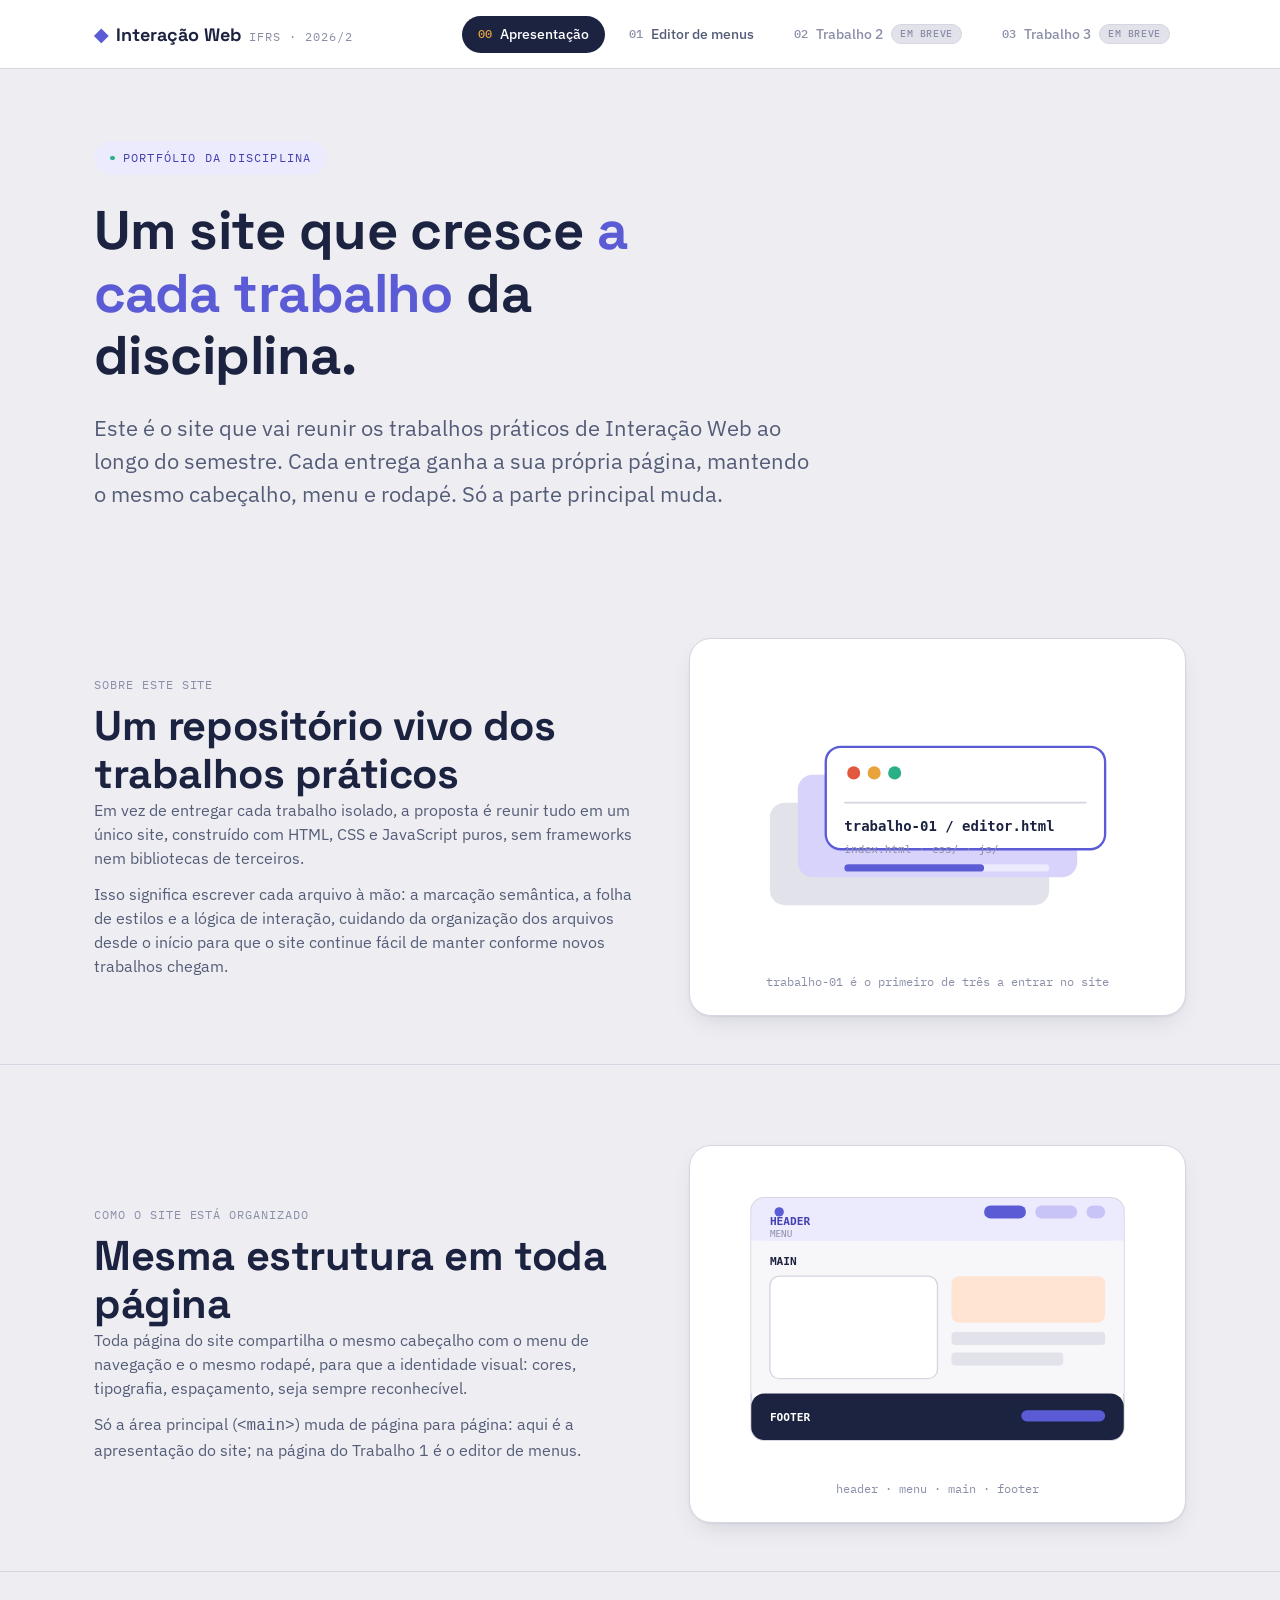
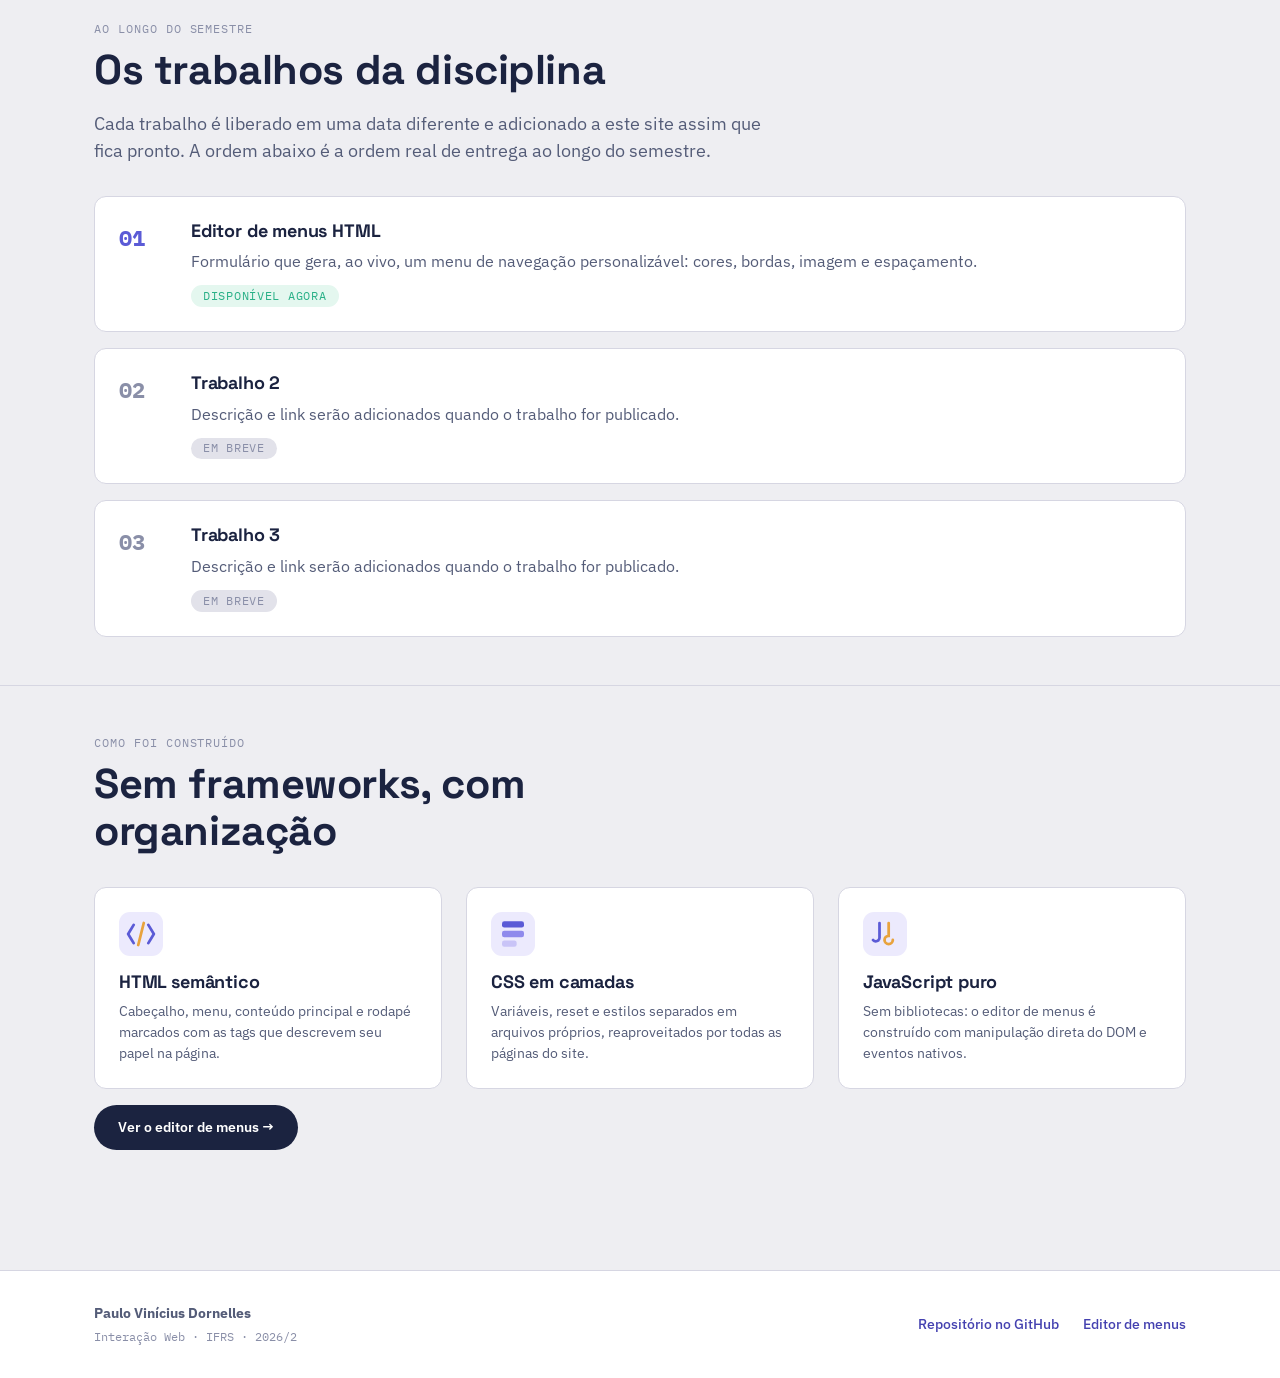
==== index.html @ e1b67c5a "Trabalho 1 - site com editor de menus" ====
<!DOCTYPE html>
<html lang="pt-BR">
<head>
  <meta charset="UTF-8">
  <meta name="viewport" content="width=device-width, initial-scale=1.0">
  <title>Interação Web — Apresentação</title>
  <meta name="description" content="Site com os trabalhos da disciplina de Interação Web, adicionados ao longo do semestre.">

  <link rel="preconnect" href="https://fonts.googleapis.com">
  <link rel="preconnect" href="https://fonts.gstatic.com" crossorigin>
  <link href="https://fonts.googleapis.com/css2?family=Space+Grotesk:wght@500;700&family=IBM+Plex+Sans:wght@400;500;600&family=IBM+Plex+Mono:wght@400;500;700&display=swap" rel="stylesheet">

  <link rel="stylesheet" href="css/variables.css">
  <link rel="stylesheet" href="css/reset.css">
  <link rel="stylesheet" href="css/style.css">
</head>
<body>
  <header class="site-header">
    <div class="container site-header__inner">
      <p class="brand">
        <span class="brand__mark">◆</span>
        Interação Web
        <span class="brand__course">IFRS · 2026/2</span>
      </p>

      <nav class="main-nav">
        <ul class="main-nav__list">
          <li><a class="nav-link" href="index.html" aria-current="page"><span class="nav-link__index">00</span> Apresentação</a></li>
          <li><a class="nav-link" href="editor.html"><span class="nav-link__index">01</span> Editor de menus</a></li>
          <li><span class="nav-link nav-link--locked"><span class="nav-link__index">02</span> Trabalho 2 <span class="badge-soon">em breve</span></span></li>
          <li><span class="nav-link nav-link--locked"><span class="nav-link__index">03</span> Trabalho 3 <span class="badge-soon">em breve</span></span></li>
        </ul>
      </nav>
    </div>
  </header>

  <main>
    <div class="container">
      <section class="hero">
        <span class="hero__eyebrow"><span class="hero__dot"></span> Portfólio da disciplina</span>
        <h1>Um site que cresce <em>a cada trabalho</em> da disciplina.</h1>
        <p class="hero__lead">
          Este é o site que vai reunir os trabalhos práticos de Interação Web ao longo do
          semestre. Cada entrega ganha a sua própria página, mantendo o mesmo cabeçalho,
          menu e rodapé. Só a parte principal muda.
        </p>
      </section>
    </div>

    <section>
      <div class="container">
        <div class="feature">
          <div class="feature__body">
            <p class="section__eyebrow">Sobre este site</p>
            <h2 class="section__title">Um repositório vivo dos trabalhos práticos</h2>
            <p>
              Em vez de entregar cada trabalho isolado, a proposta é reunir tudo em um único
              site, construído com HTML, CSS e JavaScript puros, sem frameworks nem
              bibliotecas de terceiros.
            </p>
            <p>
              Isso significa escrever cada arquivo à mão: a marcação semântica, a folha de
              estilos e a lógica de interação, cuidando da organização dos arquivos desde o
              início para que o site continue fácil de manter conforme novos trabalhos
              chegam.
            </p>
          </div>
          <figure class="feature__figure">
            <img src="img/figura-camadas.svg" alt="Três cartões empilhados representando os trabalhos que serão adicionados ao site ao longo do semestre" width="480" height="320">
            <figcaption class="feature__figcaption">trabalho-01 é o primeiro de três a entrar no site</figcaption>
          </figure>
        </div>
      </div>
    </section>

    <section>
      <div class="container">
        <div class="feature feature--reverse">
          <div class="feature__body">
            <p class="section__eyebrow">Como o site está organizado</p>
            <h2 class="section__title">Mesma estrutura em toda página</h2>
            <p>
              Toda página do site compartilha o mesmo cabeçalho com o menu de navegação e o
              mesmo rodapé, para que a identidade visual: cores, tipografia, espaçamento,
              seja sempre reconhecível.
            </p>
            <p>
              Só a área principal (<code>&lt;main&gt;</code>) muda de página para página: aqui
              é a apresentação do site; na página do Trabalho 1 é o editor de menus.
            </p>
          </div>
          <figure class="feature__figure">
            <img src="img/figura-estrutura.svg" alt="Diagrama mostrando cabeçalho, menu, conteúdo principal e rodapé empilhados verticalmente" width="480" height="320">
            <figcaption class="feature__figcaption">header · menu · main · footer</figcaption>
          </figure>
        </div>
      </div>
    </section>

    <section>
      <div class="container">
        <p class="section__eyebrow">Ao longo do semestre</p>
        <h2 class="section__title">Os trabalhos da disciplina</h2>
        <p class="section__intro">
          Cada trabalho é liberado em uma data diferente e adicionado a este site assim que
          fica pronto. A ordem abaixo é a ordem real de entrega ao longo do semestre.
        </p>

        <ol class="timeline">
          <li class="timeline__item">
            <span class="timeline__index">01</span>
            <div>
              <h3>Editor de menus HTML</h3>
              <p>Formulário que gera, ao vivo, um menu de navegação personalizável: cores, bordas, imagem e espaçamento.</p>
              <span class="timeline__status timeline__status--live">Disponível agora</span>
            </div>
          </li>
          <li class="timeline__item timeline__item--locked">
            <span class="timeline__index">02</span>
            <div>
              <h3>Trabalho 2</h3>
              <p>Descrição e link serão adicionados quando o trabalho for publicado.</p>
              <span class="timeline__status timeline__status--soon">Em breve</span>
            </div>
          </li>
          <li class="timeline__item timeline__item--locked">
            <span class="timeline__index">03</span>
            <div>
              <h3>Trabalho 3</h3>
              <p>Descrição e link serão adicionados quando o trabalho for publicado.</p>
              <span class="timeline__status timeline__status--soon">Em breve</span>
            </div>
          </li>
        </ol>
      </div>
    </section>

    <section>
      <div class="container">
        <p class="section__eyebrow">Como foi construído</p>
        <h2 class="section__title">Sem frameworks, com organização</h2>

        <div class="card-grid">
          <article class="info-card">
            <img class="info-card__icon" src="img/icone-html.svg" alt="" width="44" height="44">
            <h3>HTML semântico</h3>
            <p>Cabeçalho, menu, conteúdo principal e rodapé marcados com as tags que descrevem seu papel na página.</p>
          </article>
          <article class="info-card">
            <img class="info-card__icon" src="img/icone-css.svg" alt="" width="44" height="44">
            <h3>CSS em camadas</h3>
            <p>Variáveis, reset e estilos separados em arquivos próprios, reaproveitados por todas as páginas do site.</p>
          </article>
          <article class="info-card">
            <img class="info-card__icon" src="img/icone-js.svg" alt="" width="44" height="44">
            <h3>JavaScript puro</h3>
            <p>Sem bibliotecas: o editor de menus é construído com manipulação direta do DOM e eventos nativos.</p>
          </article>
        </div>

        <p class="section__intro">
          <a class="btn btn--primary" href="editor.html">Ver o editor de menus →</a>
        </p>
      </div>
    </section>
  </main>

  <footer class="site-footer">
    <div class="container site-footer__inner">
      <div class="site-footer__meta">
        <strong>Paulo Vinícius Dornelles</strong>
        <span class="site-footer__course">Interação Web · IFRS · 2026/2</span>
      </div>
      <nav class="site-footer__links">
        <a href="https://github.com/vinidornelles/interacao-web" target="_blank" rel="noopener noreferrer">Repositório no GitHub</a>
        <a href="editor.html">Editor de menus</a>
      </nav>
    </div>
  </footer>
</body>
</html>
---- css/variables.css ----
:root {
  /* ---------- Cor ---------- */
  --color-canvas: #eeeef2;        
  --color-canvas-alt: #e2e2ea;    
  --color-surface: #ffffff;       
  --color-border: #d6d6e2;        

  --color-ink: #1b2340;           
  --color-ink-soft: #545c78;      
  --color-ink-faint: #8a8fa8;     

  --color-accent: #5b5bd6;        
  --color-accent-dark: #4441b0;
  --color-accent-soft: #eceafd;

  --color-amber: #e8a33d;        
  --color-mint: #29b087;          
  --color-coral: #e2583e;         

  --font-display: "Space Grotesk", "Segoe UI", sans-serif;
  --font-body: "IBM Plex Sans", "Segoe UI", sans-serif;
  --font-mono: "IBM Plex Mono", "Courier New", monospace;

  --fs-xs: 0.75rem;
  --fs-sm: 0.875rem;
  --fs-base: 1rem;
  --fs-md: 1.125rem;
  --fs-lg: 1.375rem;
  --fs-xl: 1.85rem;
  --fs-2xl: 2.6rem;
  --fs-3xl: 3.4rem;

  
  --space-1: 0.25rem;
  --space-2: 0.5rem;
  --space-3: 0.75rem;
  --space-4: 1rem;
  --space-5: 1.5rem;
  --space-6: 2rem;
  --space-7: 3rem;
  --space-8: 4.5rem;

  
  --radius-sm: 6px;
  --radius-md: 12px;
  --radius-lg: 22px;
  --radius-pill: 999px;

  --shadow-card: 0 1px 2px rgba(27, 35, 64, 0.06), 0 10px 26px -10px rgba(27, 35, 64, 0.18);
  --shadow-pop: 0 4px 10px -2px rgba(27, 35, 64, 0.22);


  --container-max: 1140px;
  --header-height: 4.25rem;


  --ease-standard: cubic-bezier(0.4, 0, 0.2, 1);
  --dur-fast: 150ms;
}
---- css/style.css ----
body {
  background-color: var(--color-canvas);
  color: var(--color-ink);
  font-family: var(--font-body);
  font-size: var(--fs-base);
}

.container {
  width: 100%;
  max-width: var(--container-max);
  margin-inline: auto;
  padding-inline: var(--space-5);
}

h1,
h2,
h3 {
  font-family: var(--font-display);
  line-height: 1.15;
  letter-spacing: -0.01em;
}

p {
  color: var(--color-ink-soft);
}

a:focus-visible,
button:focus-visible,
input:focus-visible,
select:focus-visible,
textarea:focus-visible {
  outline: 3px solid var(--color-accent);
  outline-offset: 2px;
  border-radius: var(--radius-sm);
}

/* Esconde visualmente mas mantém acessível a leitores de tela */
.sr-only {
  position: absolute;
  width: 1px;
  height: 1px;
  padding: 0;
  margin: -1px;
  overflow: hidden;
  clip: rect(0, 0, 0, 0);
  white-space: nowrap;
  border: 0;
}

/* Rótulo pequeno em fonte monoespaçada — usado em vários pontos do
   site (marca, menu, seções, rodapé, legendas, status). Cada seletor
   abaixo só acrescenta o que muda de um caso pro outro. */
.brand__course,
.nav-link__index,
.section__eyebrow,
.site-footer__course,
.feature__figcaption,
.timeline__status {
  font-family: var(--font-mono);
  font-size: var(--fs-xs);
  color: var(--color-ink-faint);
}

/* ===================================================================
   Cabeçalho
   =================================================================== */

.site-header {
  position: sticky;
  top: 0;
  z-index: 50;
  background: var(--color-surface);
  border-bottom: 1px solid var(--color-border);
}

.site-header__inner {
  display: flex;
  align-items: center;
  justify-content: space-between;
  gap: var(--space-4);
  min-height: var(--header-height);
  flex-wrap: wrap;
  padding-block: var(--space-3);
}

.brand {
  display: flex;
  align-items: baseline;
  gap: var(--space-2);
  font-family: var(--font-display);
  font-size: var(--fs-md);
  font-weight: 700;
  color: var(--color-ink);
}

.brand__mark {
  color: var(--color-accent);
}

.brand__course {
  font-weight: 400;
  text-transform: uppercase;
  letter-spacing: 0.08em;
}

/* ===================================================================
   Menu de navegação principal (cabeçalho)
   =================================================================== */

.main-nav__list {
  display: flex;
  align-items: center;
  flex-wrap: wrap;
  gap: var(--space-2);
}

.nav-link {
  display: inline-flex;
  align-items: center;
  gap: var(--space-2);
  padding: var(--space-2) var(--space-4);
  border-radius: var(--radius-pill);
  font-size: var(--fs-sm);
  font-weight: 500;
  color: var(--color-ink-soft);
  transition: background-color var(--dur-fast) var(--ease-standard),
    color var(--dur-fast) var(--ease-standard);
}

a.nav-link:hover {
  background: var(--color-accent-soft);
  color: var(--color-accent-dark);
}

a.nav-link[aria-current="page"] {
  background: var(--color-ink);
  color: var(--color-surface);
}

a.nav-link[aria-current="page"] .nav-link__index {
  color: var(--color-amber);
}

.nav-link--locked {
  color: var(--color-ink-faint);
  cursor: default;
}

.nav-link--locked .badge-soon {
  font-family: var(--font-mono);
  font-size: 0.65rem;
  text-transform: uppercase;
  letter-spacing: 0.06em;
  background: var(--color-canvas-alt);
  border: 1px solid var(--color-border);
  color: var(--color-ink-faint);
  padding: 0.1em var(--space-2);
  border-radius: var(--radius-pill);
}

/* ===================================================================
   Rodapé
   =================================================================== */

.site-footer {
  margin-top: var(--space-8);
  border-top: 1px solid var(--color-border);
  background: var(--color-surface);
}

.site-footer__inner {
  display: flex;
  flex-wrap: wrap;
  justify-content: space-between;
  align-items: center;
  gap: var(--space-4);
  padding-block: var(--space-6);
  font-size: var(--fs-sm);
  color: var(--color-ink-soft);
}

.site-footer__meta {
  display: flex;
  flex-direction: column;
  gap: var(--space-1);
}

.site-footer__links {
  display: flex;
  gap: var(--space-5);
}

.site-footer__links a {
  color: var(--color-accent-dark);
  font-weight: 500;
}

.site-footer__links a:hover {
  text-decoration: underline;
}

/* ===================================================================
   Página de apresentação — layout em coluna única
   =================================================================== */

.hero {
  padding-block: var(--space-8) var(--space-7);
}

.hero__eyebrow {
  display: inline-flex;
  align-items: center;
  gap: var(--space-2);
  font-family: var(--font-mono);
  font-size: var(--fs-xs);
  text-transform: uppercase;
  letter-spacing: 0.1em;
  color: var(--color-accent-dark);
  background: var(--color-accent-soft);
  padding: var(--space-2) var(--space-4);
  border-radius: var(--radius-pill);
  margin-bottom: var(--space-5);
}

.hero__dot {
  width: 0.4em;
  height: 0.4em;
  border-radius: 50%;
  background: var(--color-mint);
}

.hero h1 {
  font-size: var(--fs-3xl);
  max-width: 18ch;
}

.hero h1 em {
  font-style: normal;
  color: var(--color-accent);
}

.hero__lead {
  margin-top: var(--space-5);
  font-size: var(--fs-lg);
  max-width: 56ch;
  color: var(--color-ink-soft);
}

section {
  padding-block: var(--space-7);
}

section + section {
  border-top: 1px solid var(--color-border);
}

.section__eyebrow {
  text-transform: uppercase;
  letter-spacing: 0.08em;
  margin-bottom: var(--space-2);
}

.section__title {
  font-size: var(--fs-2xl);
  max-width: 24ch;
}

.section__intro {
  margin-top: var(--space-4);
  font-size: var(--fs-md);
  max-width: 62ch;
}

/* Bloco de conteúdo com figura ao lado (usado na apresentação) */
.feature {
  display: grid;
  grid-template-columns: 1.1fr 1fr;
  gap: var(--space-7);
  align-items: center;
  margin-top: var(--space-6);
}

.feature--reverse .feature__figure {
  order: 2;
}

.feature__figure {
  background: var(--color-surface);
  border: 1px solid var(--color-border);
  border-radius: var(--radius-lg);
  padding: var(--space-5);
  box-shadow: var(--shadow-card);
}

.feature__figure img {
  width: 100%;
  height: auto;
}

.feature__figcaption {
  margin-top: var(--space-3);
  text-align: center;
}

.feature__body h3 {
  font-size: var(--fs-lg);
  margin-bottom: var(--space-3);
}

.feature__body p + p {
  margin-top: var(--space-3);
}

/* Linha do tempo dos trabalhos — a ordem aqui é informação real:
   os trabalhos são liberados em sequência ao longo do semestre. */
.timeline {
  margin-top: var(--space-6);
  display: grid;
  gap: var(--space-4);
}

.timeline__item {
  display: grid;
  grid-template-columns: 3.5rem 1fr;
  gap: var(--space-4);
  background: var(--color-surface);
  border: 1px solid var(--color-border);
  border-radius: var(--radius-md);
  padding: var(--space-5);
}

.timeline__index {
  font-family: var(--font-mono);
  font-size: var(--fs-lg);
  color: var(--color-accent);
  font-weight: 700;
}

.timeline__item--locked .timeline__index {
  color: var(--color-ink-faint);
}

.timeline__item h3 {
  font-size: var(--fs-md);
  margin-bottom: var(--space-2);
}

.timeline__status {
  display: inline-block;
  margin-top: var(--space-3);
  text-transform: uppercase;
  letter-spacing: 0.06em;
  padding: 0.15em var(--space-3);
  border-radius: var(--radius-pill);
}

.timeline__status--live {
  background: #e4f7ef;
  color: var(--color-mint);
}

.timeline__status--soon {
  background: var(--color-canvas-alt);
  color: var(--color-ink-faint);
}

.card-grid {
  margin-top: var(--space-6);
  display: grid;
  grid-template-columns: repeat(3, 1fr);
  gap: var(--space-5);
}

.info-card {
  background: var(--color-surface);
  border: 1px solid var(--color-border);
  border-radius: var(--radius-md);
  padding: var(--space-5);
}

.info-card__icon {
  width: 2.75rem;
  height: 2.75rem;
  margin-bottom: var(--space-4);
}

.info-card h3 {
  font-size: var(--fs-md);
  margin-bottom: var(--space-2);
}

.info-card p {
  font-size: var(--fs-sm);
}

.btn {
  display: inline-flex;
  align-items: center;
  gap: var(--space-2);
  padding: var(--space-3) var(--space-5);
  border-radius: var(--radius-pill);
  font-weight: 600;
  font-size: var(--fs-sm);
  transition: transform var(--dur-fast) var(--ease-standard),
    box-shadow var(--dur-fast) var(--ease-standard);
}

.btn--primary {
  background: var(--color-ink);
  color: var(--color-surface);
}

.btn--primary:hover {
  transform: translateY(-1px);
  box-shadow: var(--shadow-pop);
}

/* ===================================================================
   Responsivo
   =================================================================== */

@media (max-width: 860px) {
  .feature,
  .feature--reverse .feature__figure {
    grid-template-columns: 1fr;
    order: initial;
  }

  .card-grid {
    grid-template-columns: 1fr 1fr;
  }

  .hero h1 {
    font-size: var(--fs-2xl);
  }
}

@media (max-width: 640px) {
  .site-header__inner {
    justify-content: center;
    text-align: center;
  }

  .main-nav__list {
    justify-content: center;
  }

  .card-grid {
    grid-template-columns: 1fr;
  }

  .timeline__item {
    grid-template-columns: 1fr;
  }

  .site-footer__inner {
    flex-direction: column;
    text-align: center;
  }

  .hero h1 {
    font-size: var(--fs-xl);
  }
}
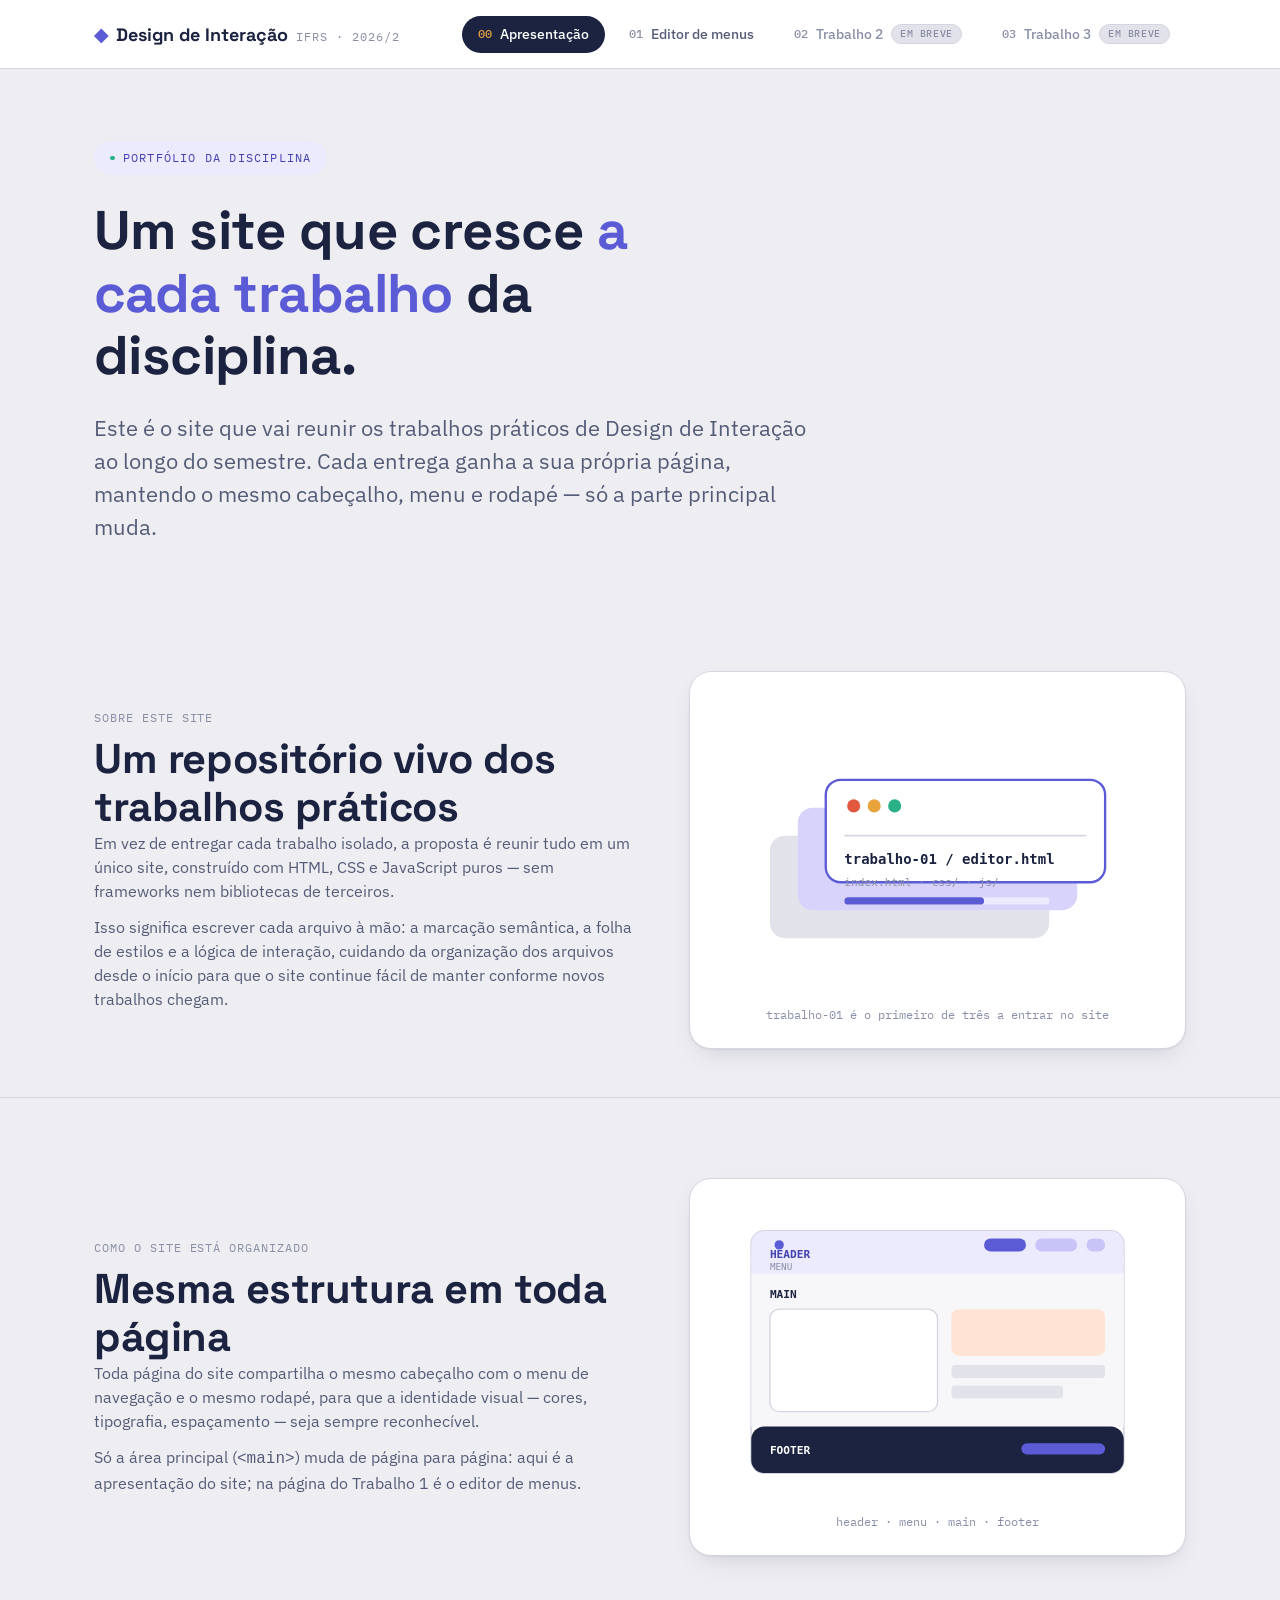
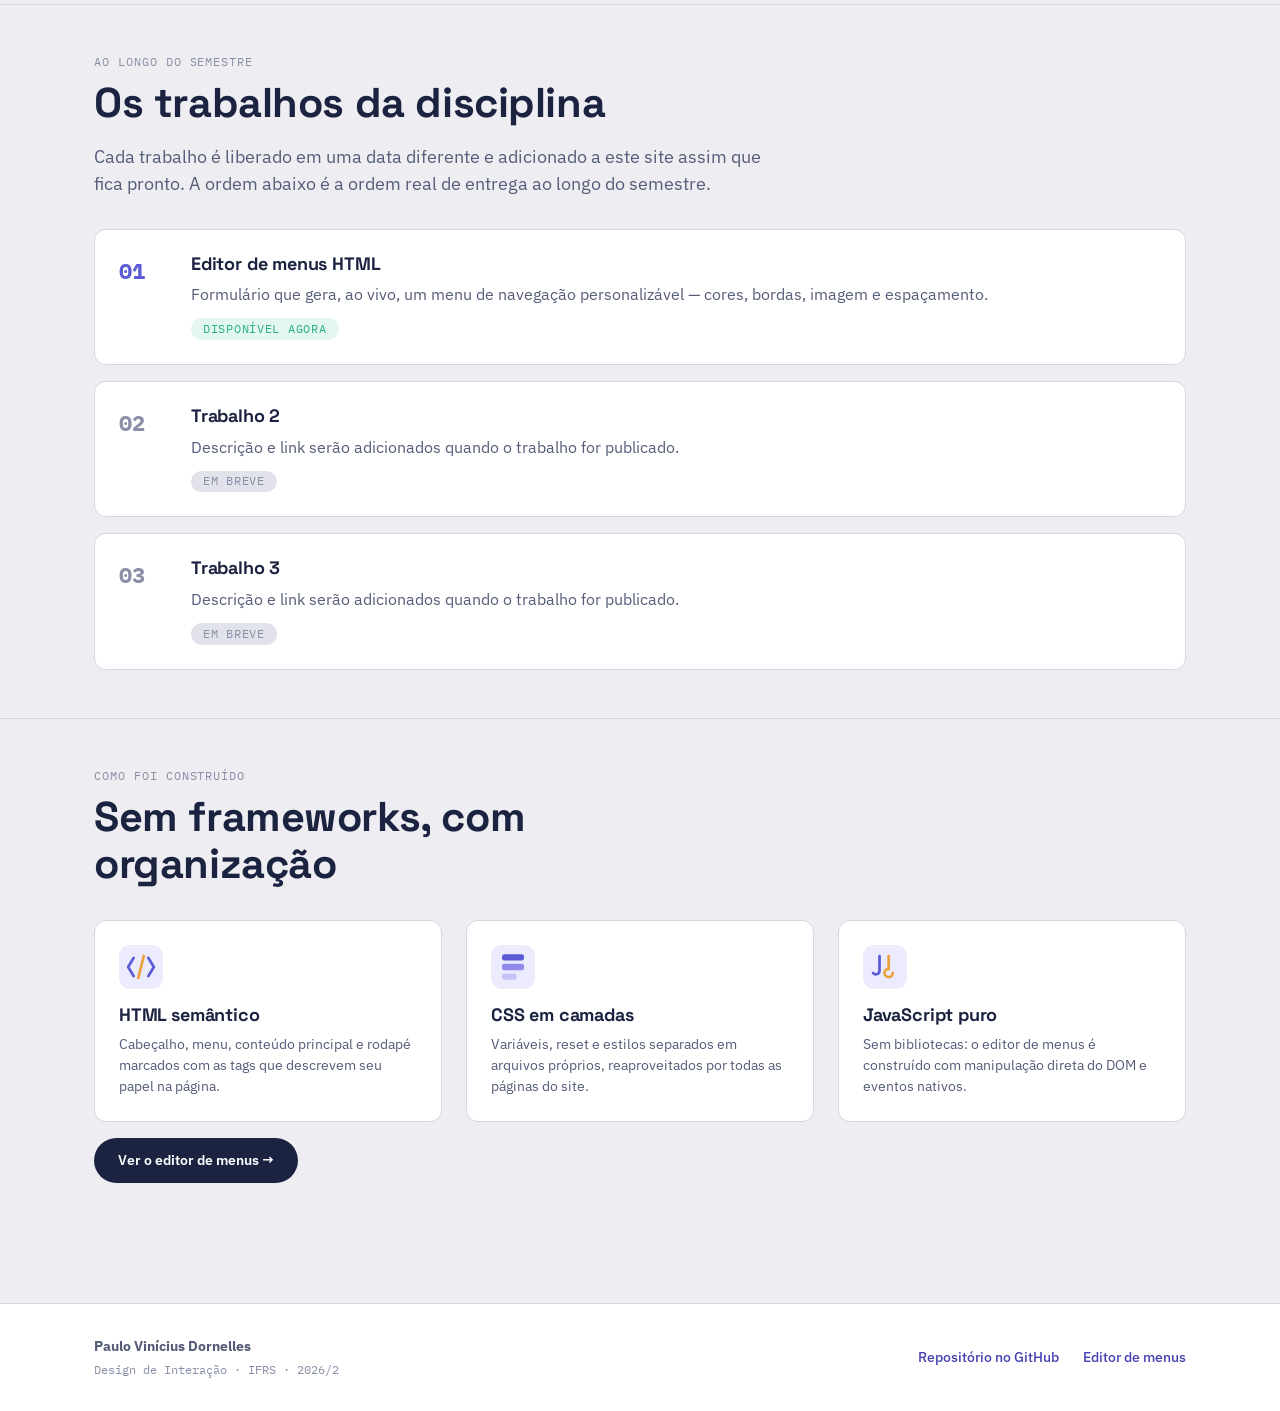
==== commit b7b62896: "correcao" ====
--- a/index.html
+++ b/index.html
@@ -3,8 +3,8 @@
 <head>
   <meta charset="UTF-8">
   <meta name="viewport" content="width=device-width, initial-scale=1.0">
-  <title>Interação Web — Apresentação</title>
-  <meta name="description" content="Site com os trabalhos da disciplina de Interação Web, adicionados ao longo do semestre.">
+  <title>Design de Interação — Apresentação</title>
+  <meta name="description" content="Site com os trabalhos da disciplina de Design de Interação, adicionados ao longo do semestre.">
 
   <link rel="preconnect" href="https://fonts.googleapis.com">
   <link rel="preconnect" href="https://fonts.gstatic.com" crossorigin>
@@ -19,7 +19,7 @@
     <div class="container site-header__inner">
       <p class="brand">
         <span class="brand__mark">◆</span>
-        Interação Web
+        Design de Interação
         <span class="brand__course">IFRS · 2026/2</span>
       </p>
 
@@ -40,9 +40,9 @@
         <span class="hero__eyebrow"><span class="hero__dot"></span> Portfólio da disciplina</span>
         <h1>Um site que cresce <em>a cada trabalho</em> da disciplina.</h1>
         <p class="hero__lead">
-          Este é o site que vai reunir os trabalhos práticos de Interação Web ao longo do
+          Este é o site que vai reunir os trabalhos práticos de Design de Interação ao longo do
           semestre. Cada entrega ganha a sua própria página, mantendo o mesmo cabeçalho,
-          menu e rodapé. Só a parte principal muda.
+          menu e rodapé — só a parte principal muda.
         </p>
       </section>
     </div>
@@ -55,7 +55,7 @@
             <h2 class="section__title">Um repositório vivo dos trabalhos práticos</h2>
             <p>
               Em vez de entregar cada trabalho isolado, a proposta é reunir tudo em um único
-              site, construído com HTML, CSS e JavaScript puros, sem frameworks nem
+              site, construído com HTML, CSS e JavaScript puros — sem frameworks nem
               bibliotecas de terceiros.
             </p>
             <p>
@@ -81,7 +81,7 @@
             <h2 class="section__title">Mesma estrutura em toda página</h2>
             <p>
               Toda página do site compartilha o mesmo cabeçalho com o menu de navegação e o
-              mesmo rodapé, para que a identidade visual: cores, tipografia, espaçamento,
+              mesmo rodapé, para que a identidade visual — cores, tipografia, espaçamento —
               seja sempre reconhecível.
             </p>
             <p>
@@ -111,7 +111,7 @@
             <span class="timeline__index">01</span>
             <div>
               <h3>Editor de menus HTML</h3>
-              <p>Formulário que gera, ao vivo, um menu de navegação personalizável: cores, bordas, imagem e espaçamento.</p>
+              <p>Formulário que gera, ao vivo, um menu de navegação personalizável — cores, bordas, imagem e espaçamento.</p>
               <span class="timeline__status timeline__status--live">Disponível agora</span>
             </div>
           </li>
@@ -169,10 +169,10 @@
     <div class="container site-footer__inner">
       <div class="site-footer__meta">
         <strong>Paulo Vinícius Dornelles</strong>
-        <span class="site-footer__course">Interação Web · IFRS · 2026/2</span>
+        <span class="site-footer__course">Design de Interação · IFRS · 2026/2</span>
       </div>
       <nav class="site-footer__links">
-        <a href="https://github.com/vinidornelles/interacao-web" target="_blank" rel="noopener noreferrer">Repositório no GitHub</a>
+        <a href="https://github.com/SEU-USUARIO/interacao-web" target="_blank" rel="noopener noreferrer">Repositório no GitHub</a>
         <a href="editor.html">Editor de menus</a>
       </nav>
     </div>
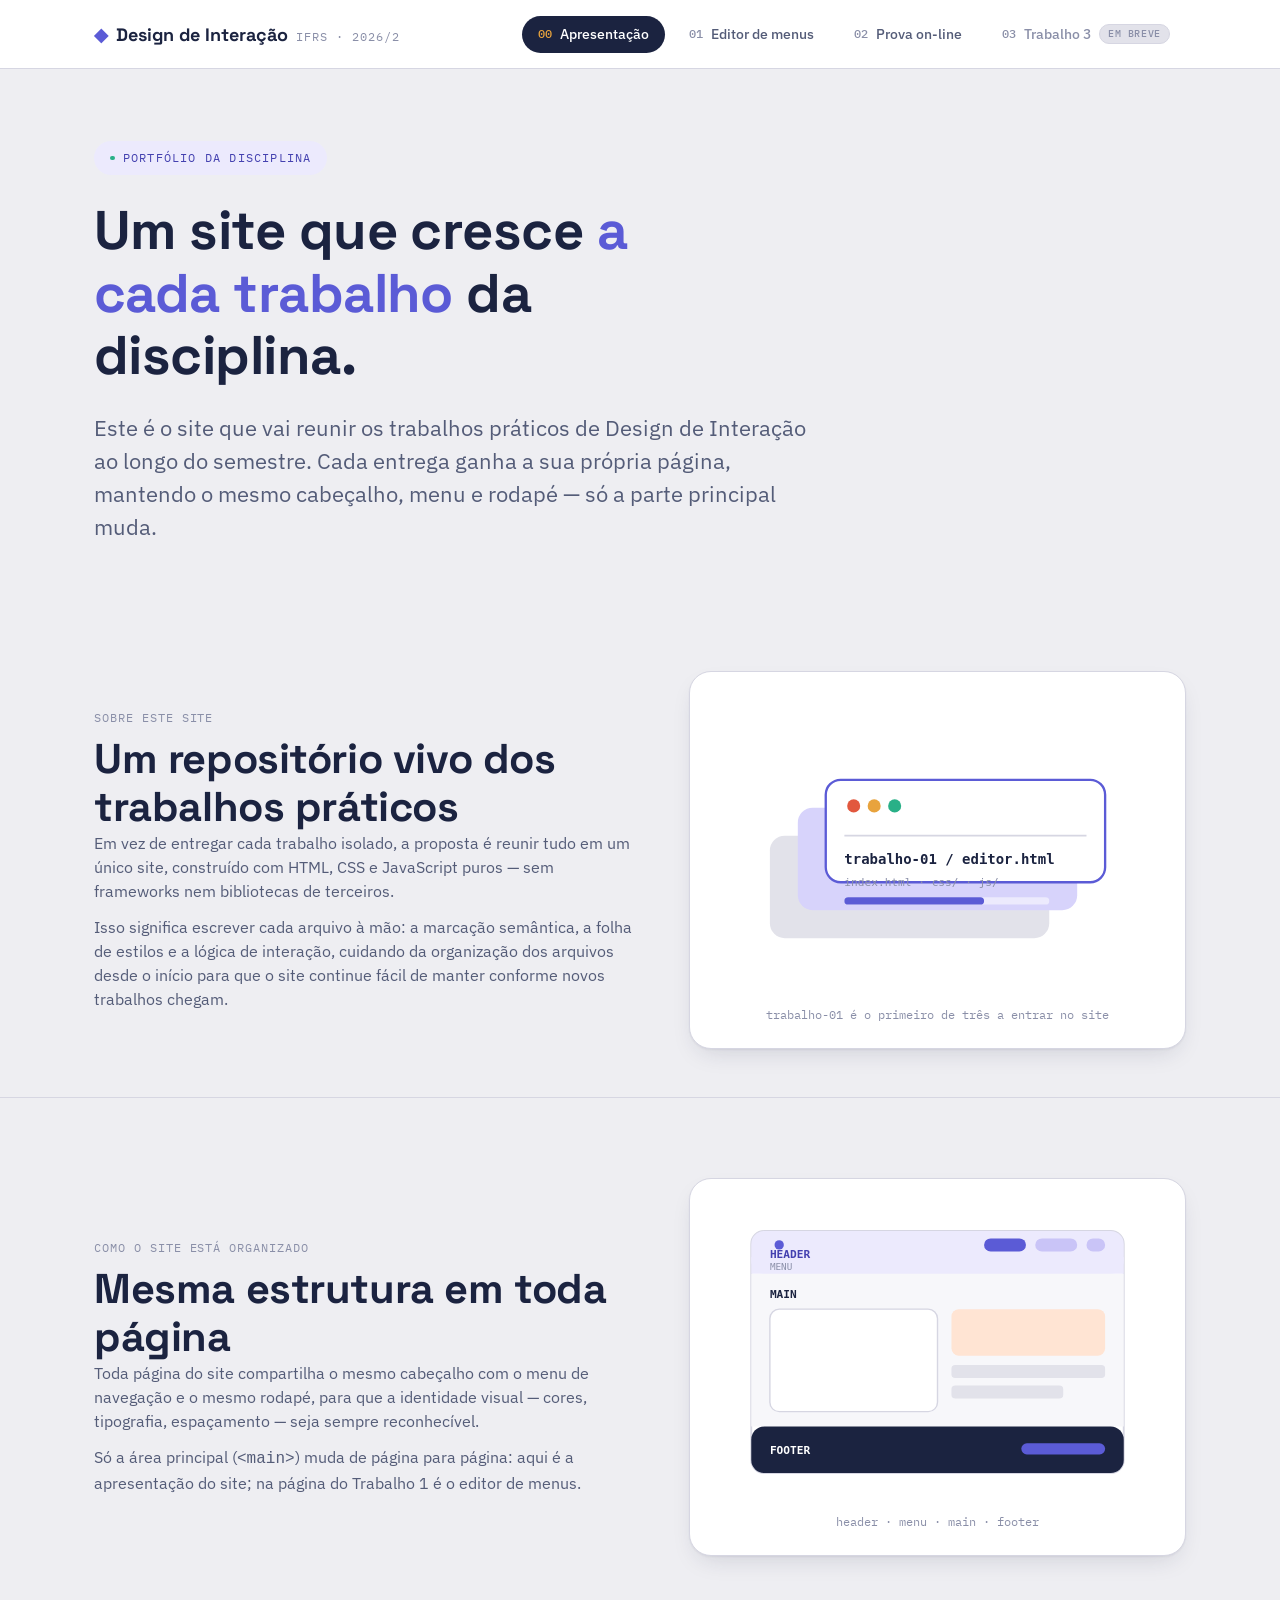
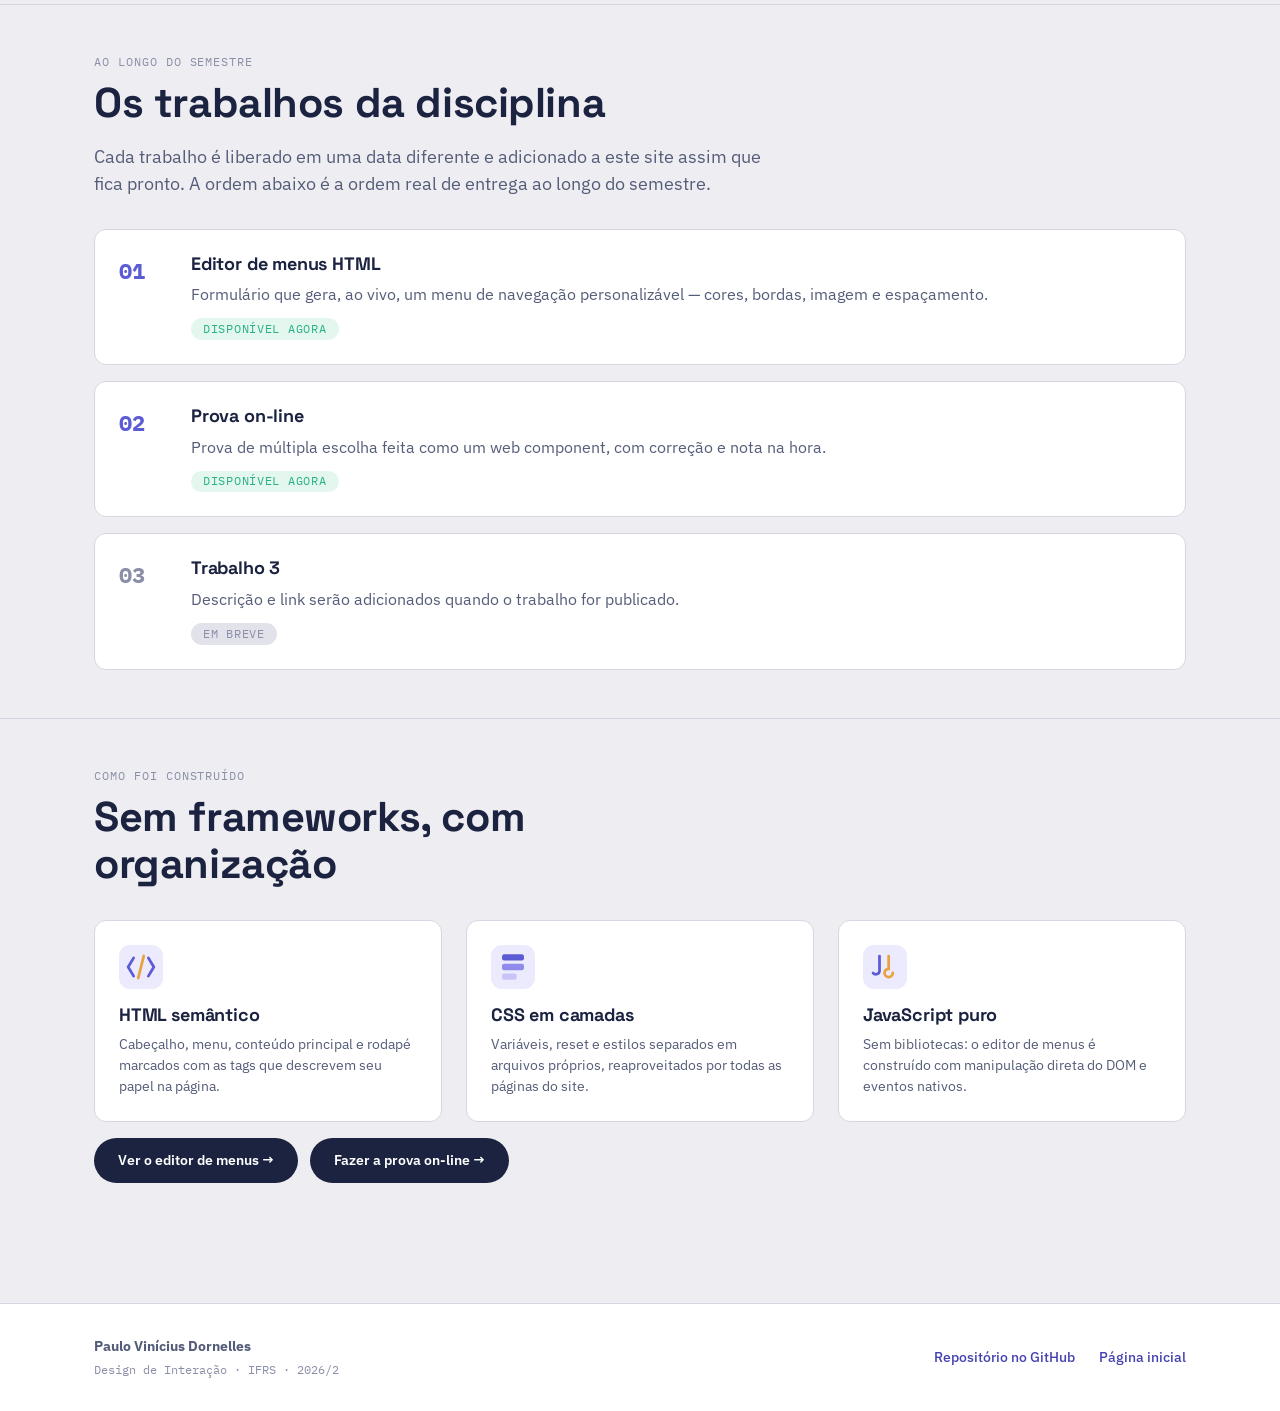
==== commit ad6cd96a: "Trabalho 2 - prova on-line e web components Adiciona a pagina da prova on-line (web component com sh" ====
--- a/index.html
+++ b/index.html
@@ -15,24 +15,7 @@
   <link rel="stylesheet" href="css/style.css">
 </head>
 <body>
-  <header class="site-header">
-    <div class="container site-header__inner">
-      <p class="brand">
-        <span class="brand__mark">◆</span>
-        Design de Interação
-        <span class="brand__course">IFRS · 2026/2</span>
-      </p>
-
-      <nav class="main-nav">
-        <ul class="main-nav__list">
-          <li><a class="nav-link" href="index.html" aria-current="page"><span class="nav-link__index">00</span> Apresentação</a></li>
-          <li><a class="nav-link" href="editor.html"><span class="nav-link__index">01</span> Editor de menus</a></li>
-          <li><span class="nav-link nav-link--locked"><span class="nav-link__index">02</span> Trabalho 2 <span class="badge-soon">em breve</span></span></li>
-          <li><span class="nav-link nav-link--locked"><span class="nav-link__index">03</span> Trabalho 3 <span class="badge-soon">em breve</span></span></li>
-        </ul>
-      </nav>
-    </div>
-  </header>
+  <site-header></site-header>
 
   <main>
     <div class="container">
@@ -115,12 +98,12 @@
               <span class="timeline__status timeline__status--live">Disponível agora</span>
             </div>
           </li>
-          <li class="timeline__item timeline__item--locked">
+          <li class="timeline__item">
             <span class="timeline__index">02</span>
             <div>
-              <h3>Trabalho 2</h3>
-              <p>Descrição e link serão adicionados quando o trabalho for publicado.</p>
-              <span class="timeline__status timeline__status--soon">Em breve</span>
+              <h3>Prova on-line</h3>
+              <p>Prova de múltipla escolha feita como um web component, com correção e nota na hora.</p>
+              <span class="timeline__status timeline__status--live">Disponível agora</span>
             </div>
           </li>
           <li class="timeline__item timeline__item--locked">
@@ -158,24 +141,16 @@
           </article>
         </div>
 
-        <p class="section__intro">
+        <p class="section__intro btn-group">
           <a class="btn btn--primary" href="editor.html">Ver o editor de menus →</a>
+          <a class="btn btn--primary" href="prova.html">Fazer a prova on-line →</a>
         </p>
       </div>
     </section>
   </main>
 
-  <footer class="site-footer">
-    <div class="container site-footer__inner">
-      <div class="site-footer__meta">
-        <strong>Paulo Vinícius Dornelles</strong>
-        <span class="site-footer__course">Design de Interação · IFRS · 2026/2</span>
-      </div>
-      <nav class="site-footer__links">
-        <a href="https://github.com/SEU-USUARIO/interacao-web" target="_blank" rel="noopener noreferrer">Repositório no GitHub</a>
-        <a href="editor.html">Editor de menus</a>
-      </nav>
-    </div>
-  </footer>
+  <site-footer></site-footer>
+
+  <script src="js/componentes.js"></script>
 </body>
 </html>
--- a/css/variables.css
+++ b/css/variables.css
@@ -1,5 +1,4 @@
 :root {
-  /* ---------- Cor ---------- */
   --color-canvas: #eeeef2;        
   --color-canvas-alt: #e2e2ea;    
   --color-surface: #ffffff;       
--- a/css/style.css
+++ b/css/style.css
@@ -34,7 +34,6 @@
   border-radius: var(--radius-sm);
 }
 
-/* Esconde visualmente mas mantém acessível a leitores de tela */
 .sr-only {
   position: absolute;
   width: 1px;
@@ -47,9 +46,6 @@
   border: 0;
 }
 
-/* Rótulo pequeno em fonte monoespaçada — usado em vários pontos do
-   site (marca, menu, seções, rodapé, legendas, status). Cada seletor
-   abaixo só acrescenta o que muda de um caso pro outro. */
 .brand__course,
 .nav-link__index,
 .section__eyebrow,
@@ -61,14 +57,19 @@
   color: var(--color-ink-faint);
 }
 
-/* ===================================================================
-   Cabeçalho
-   =================================================================== */
-
-.site-header {
+site-header,
+site-nav,
+site-footer {
+  display: block;
+}
+
+site-header {
   position: sticky;
   top: 0;
   z-index: 50;
+}
+
+.site-header {
   background: var(--color-surface);
   border-bottom: 1px solid var(--color-border);
 }
@@ -102,10 +103,6 @@
   text-transform: uppercase;
   letter-spacing: 0.08em;
 }
-
-/* ===================================================================
-   Menu de navegação principal (cabeçalho)
-   =================================================================== */
 
 .main-nav__list {
   display: flex;
@@ -158,10 +155,6 @@
   border-radius: var(--radius-pill);
 }
 
-/* ===================================================================
-   Rodapé
-   =================================================================== */
-
 .site-footer {
   margin-top: var(--space-8);
   border-top: 1px solid var(--color-border);
@@ -198,10 +191,6 @@
 .site-footer__links a:hover {
   text-decoration: underline;
 }
-
-/* ===================================================================
-   Página de apresentação — layout em coluna única
-   =================================================================== */
 
 .hero {
   padding-block: var(--space-8) var(--space-7);
@@ -271,7 +260,6 @@
   max-width: 62ch;
 }
 
-/* Bloco de conteúdo com figura ao lado (usado na apresentação) */
 .feature {
   display: grid;
   grid-template-columns: 1.1fr 1fr;
@@ -311,8 +299,6 @@
   margin-top: var(--space-3);
 }
 
-/* Linha do tempo dos trabalhos — a ordem aqui é informação real:
-   os trabalhos são liberados em sequência ao longo do semestre. */
 .timeline {
   margin-top: var(--space-6);
   display: grid;
@@ -405,6 +391,12 @@
     box-shadow var(--dur-fast) var(--ease-standard);
 }
 
+.btn-group {
+  display: flex;
+  flex-wrap: wrap;
+  gap: var(--space-3);
+}
+
 .btn--primary {
   background: var(--color-ink);
   color: var(--color-surface);
@@ -415,11 +407,11 @@
   box-shadow: var(--shadow-pop);
 }
 
-/* ===================================================================
-   Responsivo
-   =================================================================== */
-
 @media (max-width: 860px) {
+  site-header {
+    position: static;
+  }
+
   .feature,
   .feature--reverse .feature__figure {
     grid-template-columns: 1fr;
